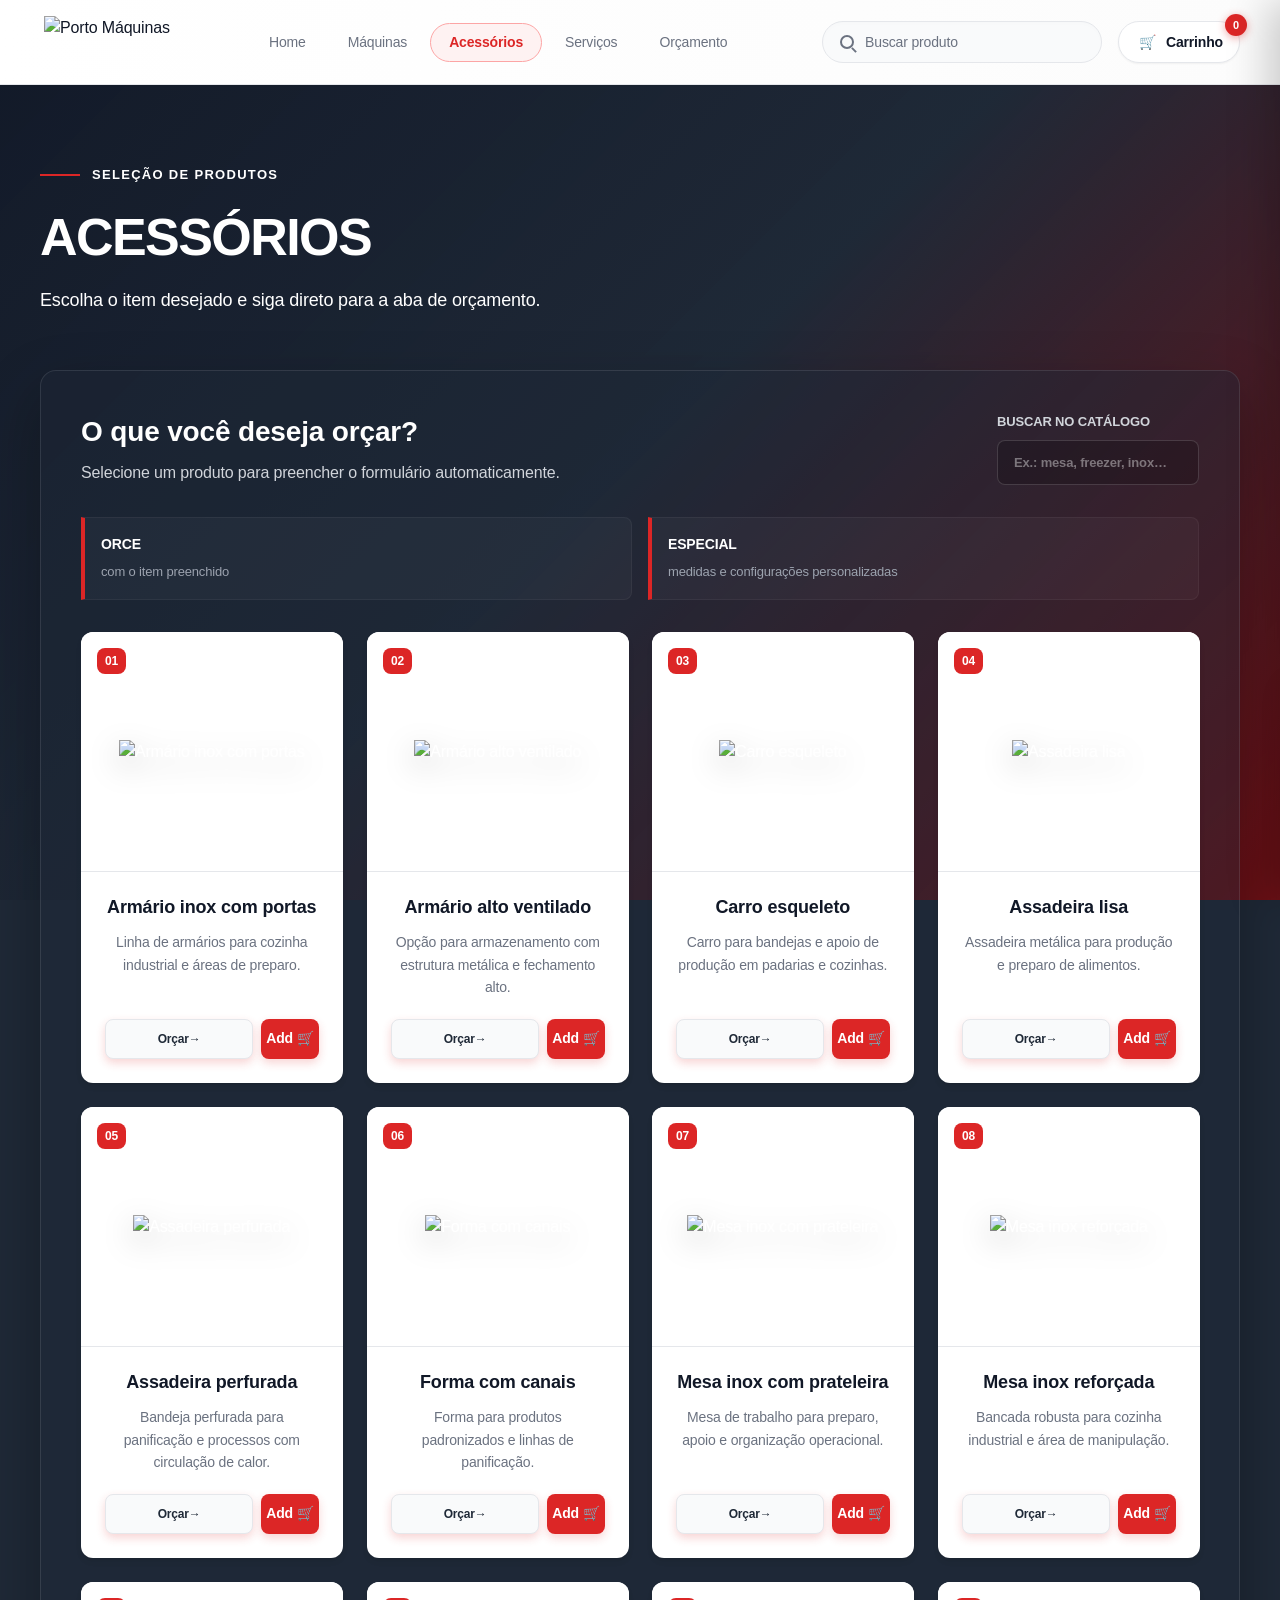
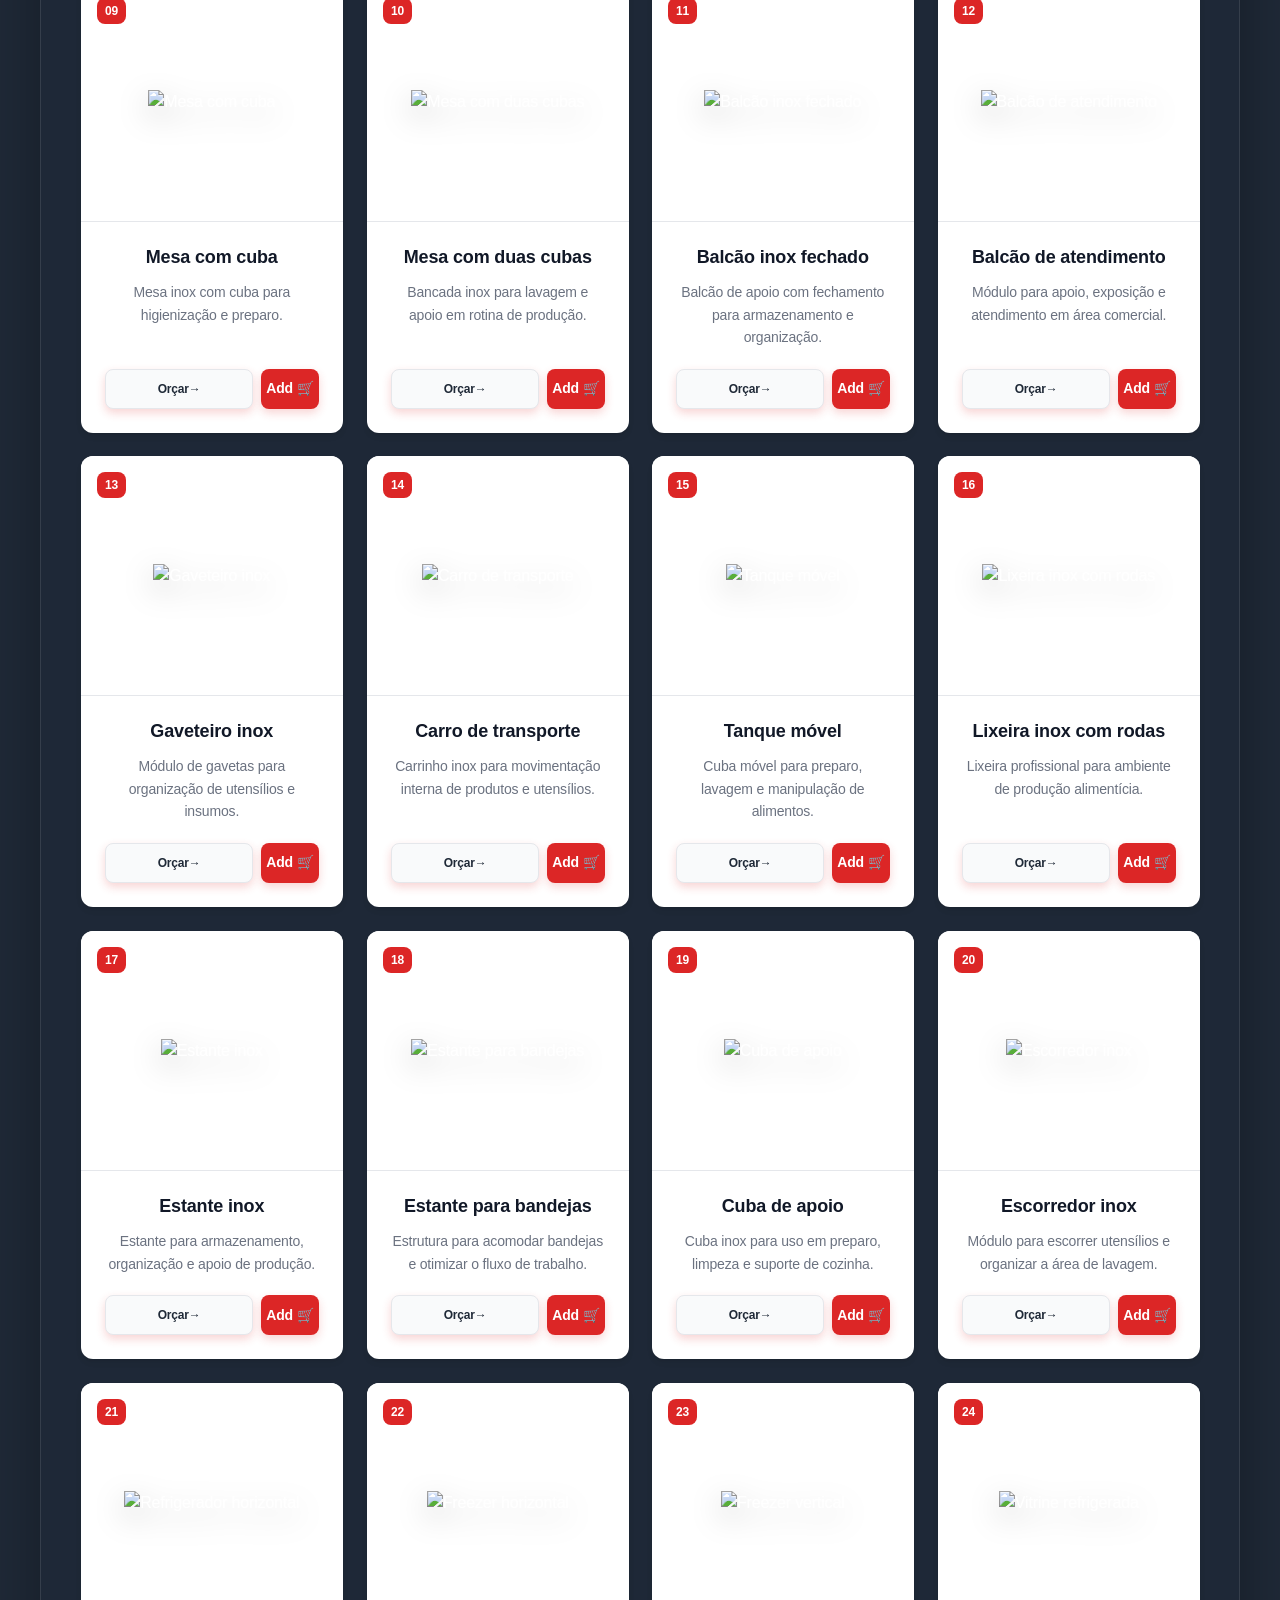
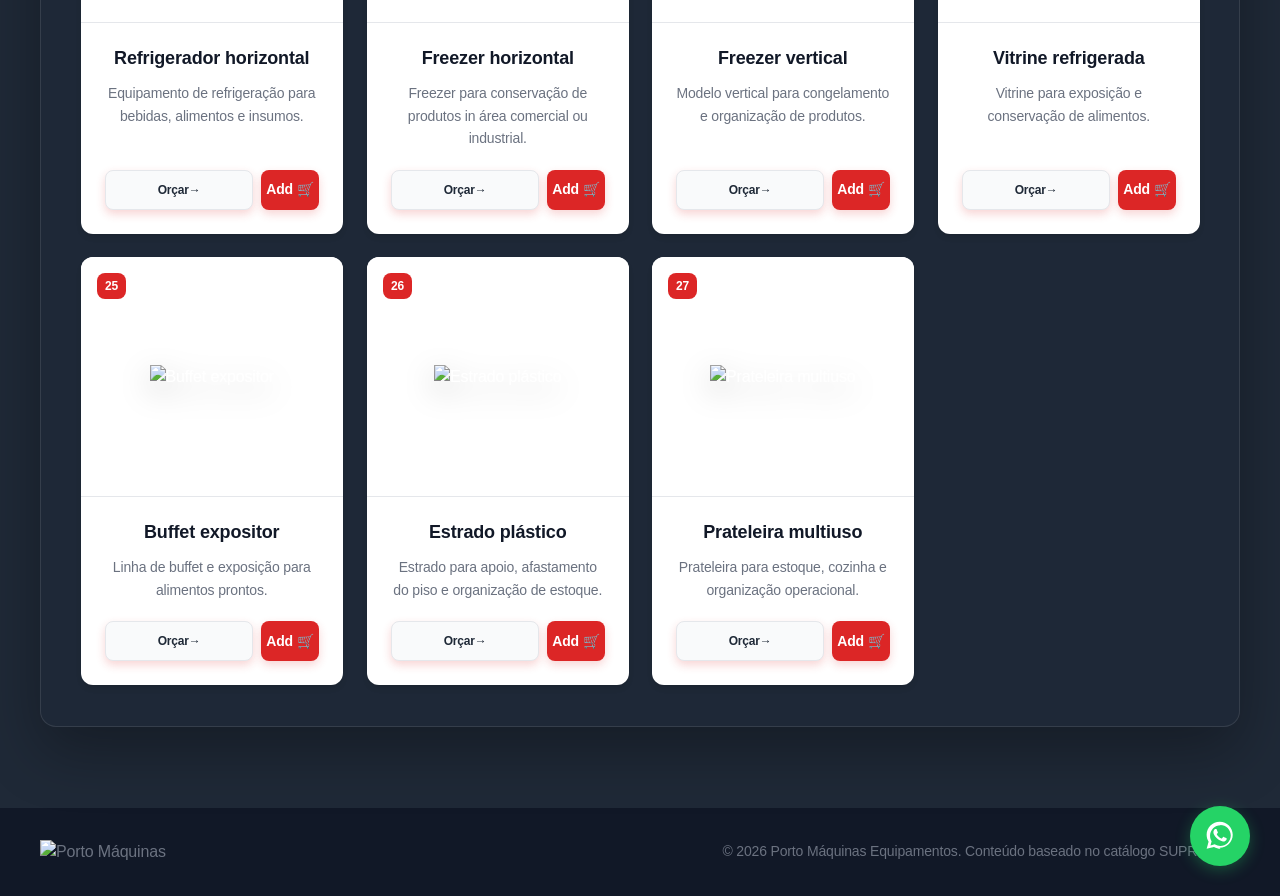
==== linha-acessorio-panificacao.html @ 9cfff6a1 "style: move representantes list to middle right of hero" ====
<!DOCTYPE html>
<html lang="pt-BR">
<head>
    <meta charSet="utf-8"/>
    <meta name="viewport" content="width=device-width, initial-scale=1"/>
    <title>Acessórios de Panificação - Porto Máquinas</title>
    <meta name="description" content="Linha completa de acessórios para panificação: armários, assadeiras, formas, estantes e balcões inox. Otimize o fluxo de trabalho da sua cozinha industrial.">
    <link rel="stylesheet" href="./css/cores/colors.css?v=28">
    <link rel="stylesheet" href="./css/index.css?v=28">
    <link rel="stylesheet" href="./css/animations.css?v=28" />
    <link rel="shortcut icon" href="/favicon.svg"/>
</head>
<body class="antialiased">
    <header class="topbar">
                <div class="container header-inner">
            <a href="index.html" class="brand" aria-label="Voltar para o início">
                    <img src="./assets/porto-maquinas-logo.webp" alt="Porto Máquinas"/>
                </a>
            <nav id="main-nav" aria-label="Navegação principal">
                <a href="index.html" class="nav-btn">Home</a>

                <a href="maquinas.html" class="nav-btn">Máquinas</a>
                <a href="linha-acessorio-panificacao.html" class="nav-btn is-active">Acessórios</a>
                <a href="servicos.html" class="nav-btn">Serviços</a>
                <a href="orcamento.html" class="nav-btn">Orçamento</a>
            </nav>
            <div class="header-main">
                <form class="site-search">
                    <label for="site-search-input" style="display:none;">Buscar produto</label>
                    <input id="site-search-input" placeholder="Buscar produto" value=""/>
                    <button type="submit" aria-label="Buscar produto"><span aria-hidden="true"></span></button>
                </form>
                <button id="mobile-menu-btn" class="mobile-menu-btn" aria-label="Abrir menu">
                    <svg viewBox="0 0 24 24" width="28" height="28" stroke="currentColor" stroke-width="2" fill="none" stroke-linecap="round" stroke-linejoin="round">
                        <line x1="3" y1="12" x2="21" y2="12"></line>
                        <line x1="3" y1="6" x2="21" y2="6"></line>
                        <line x1="3" y1="18" x2="21" y2="18"></line>
                    </svg>
                </button>
            </div>
        </div>
    </header>
    <main>
        <section class="content-section catalog-section panel-enter">
            <div class="container">
                <div class="section-head">
                    <p class="eyebrow">Seleção de produtos</p>
                    <h2>Acessórios</h2>
                    <p>Escolha o item desejado e siga direto para a aba de orçamento.</p>
                </div>
                <div class="catalog-panel">
                    <div class="catalog-panel-head">
                        <div>
                            <h3>O que você deseja orçar?</h3>
                            <p>Selecione um produto para preencher o formulário automaticamente.</p>
                        </div>
                        <label class="search-field">
                            <span>Buscar no catálogo</span>
                            <input value="" placeholder="Ex.: mesa, freezer, inox…" />
                        </label>
                    </div>
                    <div class="catalog-meta">
                        <div><strong>Orce</strong><span>com o item preenchido</span></div>
                        <div><strong>Especial</strong><span>medidas e configurações personalizadas</span></div>
                    </div>
                    <div class="catalog-shop-grid">
                        <article class="catalog-choice" data-id="acess-01" data-name="Armário inox com portas" data-price="2450.00" data-image="./catalog/01-armario-inox.webp">
                            <div class="catalog-choice-visual"><img src="./catalog/01-armario-inox.webp" alt="Armário inox com portas" loading="lazy"/><span>01</span></div>
                            <div class="catalog-choice-content">
                                <h3>Armário inox com portas</h3>
                                <p>Linha de armários para cozinha industrial e áreas de preparo.</p>
                                <div class="catalog-choice-actions">
                                    <button class="select-btn" onclick="window.location.href='orcamento.html'">Orçar <span>→</span></button>
                                    <button class="add-to-cart-btn">Add 🛒</button>
                                </div>
                            </div>
                        </article>
                        <article class="catalog-choice" data-id="acess-02" data-name="Armário alto ventilado" data-price="1850.00" data-image="./catalog/02-armario-alto.webp">
                            <div class="catalog-choice-visual"><img src="./catalog/02-armario-alto.webp" alt="Armário alto ventilado" loading="lazy"/><span>02</span></div>
                            <div class="catalog-choice-content">
                                <h3>Armário alto ventilado</h3>
                                <p>Opção para armazenamento com estrutura metálica e fechamento alto.</p>
                                <div class="catalog-choice-actions">
                                    <button class="select-btn" onclick="window.location.href='orcamento.html'">Orçar <span>→</span></button>
                                    <button class="add-to-cart-btn">Add 🛒</button>
                                </div>
                            </div>
                        </article>
                        <article class="catalog-choice" data-id="acess-03" data-name="Carro esqueleto" data-price="1200.00" data-image="./catalog/03-carro-esqueleto.webp">
                            <div class="catalog-choice-visual"><img src="./catalog/03-carro-esqueleto.webp" alt="Carro esqueleto" loading="lazy"/><span>03</span></div>
                            <div class="catalog-choice-content">
                                <h3>Carro esqueleto</h3>
                                <p>Carro para bandejas e apoio de produção em padarias e cozinhas.</p>
                                <div class="catalog-choice-actions">
                                    <button class="select-btn" onclick="window.location.href='orcamento.html'">Orçar <span>→</span></button>
                                    <button class="add-to-cart-btn">Add 🛒</button>
                                </div>
                            </div>
                        </article>
                        <article class="catalog-choice" data-id="acess-04" data-name="Assadeira lisa" data-price="85.00" data-image="./catalog/04-assadeira-lisa.webp">
                            <div class="catalog-choice-visual"><img src="./catalog/04-assadeira-lisa.webp" alt="Assadeira lisa" loading="lazy"/><span>04</span></div>
                            <div class="catalog-choice-content">
                                <h3>Assadeira lisa</h3>
                                <p>Assadeira metálica para produção e preparo de alimentos.</p>
                                <div class="catalog-choice-actions">
                                    <button class="select-btn" onclick="window.location.href='orcamento.html'">Orçar <span>→</span></button>
                                    <button class="add-to-cart-btn">Add 🛒</button>
                                </div>
                            </div>
                        </article>
                        <article class="catalog-choice" data-id="acess-05" data-name="Assadeira perfurada" data-price="95.00" data-image="./catalog/05-assadeira-perfurada.webp">
                            <div class="catalog-choice-visual"><img src="./catalog/05-assadeira-perfurada.webp" alt="Assadeira perfurada" loading="lazy"/><span>05</span></div>
                            <div class="catalog-choice-content">
                                <h3>Assadeira perfurada</h3>
                                <p>Bandeja perfurada para panificação e processos com circulação de calor.</p>
                                <div class="catalog-choice-actions">
                                    <button class="select-btn" onclick="window.location.href='orcamento.html'">Orçar <span>→</span></button>
                                    <button class="add-to-cart-btn">Add 🛒</button>
                                </div>
                            </div>
                        </article>
                        <article class="catalog-choice" data-id="acess-06" data-name="Forma com canais" data-price="120.00" data-image="./catalog/06-forma-canais.webp">
                            <div class="catalog-choice-visual"><img src="./catalog/06-forma-canais.webp" alt="Forma com canais" loading="lazy"/><span>06</span></div>
                            <div class="catalog-choice-content">
                                <h3>Forma com canais</h3>
                                <p>Forma para produtos padronizados e linhas de panificação.</p>
                                <div class="catalog-choice-actions">
                                    <button class="select-btn" onclick="window.location.href='orcamento.html'">Orçar <span>→</span></button>
                                    <button class="add-to-cart-btn">Add 🛒</button>
                                </div>
                            </div>
                        </article>
                        <article class="catalog-choice" data-id="acess-07" data-name="Mesa inox com prateleira" data-price="1150.00" data-image="./catalog/07-mesa-prateleira.webp">
                            <div class="catalog-choice-visual"><img src="./catalog/07-mesa-prateleira.webp" alt="Mesa inox com prateleira" loading="lazy"/><span>07</span></div>
                            <div class="catalog-choice-content">
                                <h3>Mesa inox com prateleira</h3>
                                <p>Mesa de trabalho para preparo, apoio e organização operacional.</p>
                                <div class="catalog-choice-actions">
                                    <button class="select-btn" onclick="window.location.href='orcamento.html'">Orçar <span>→</span></button>
                                    <button class="add-to-cart-btn">Add 🛒</button>
                                </div>
                            </div>
                        </article>
                        <article class="catalog-choice" data-id="acess-08" data-name="Mesa inox reforçada" data-price="1450.00" data-image="./catalog/08-mesa-reforcada.webp">
                            <div class="catalog-choice-visual"><img src="./catalog/08-mesa-reforcada.webp" alt="Mesa inox reforçada" loading="lazy"/><span>08</span></div>
                            <div class="catalog-choice-content">
                                <h3>Mesa inox reforçada</h3>
                                <p>Bancada robusta para cozinha industrial e área de manipulação.</p>
                                <div class="catalog-choice-actions">
                                    <button class="select-btn" onclick="window.location.href='orcamento.html'">Orçar <span>→</span></button>
                                    <button class="add-to-cart-btn">Add 🛒</button>
                                </div>
                            </div>
                        </article>
                        <article class="catalog-choice" data-id="acess-09" data-name="Mesa com cuba" data-price="1650.00" data-image="./catalog/09-mesa-cuba.webp">
                            <div class="catalog-choice-visual"><img src="./catalog/09-mesa-cuba.webp" alt="Mesa com cuba" loading="lazy"/><span>09</span></div>
                            <div class="catalog-choice-content">
                                <h3>Mesa com cuba</h3>
                                <p>Mesa inox com cuba para higienização e preparo.</p>
                                <div class="catalog-choice-actions">
                                    <button class="select-btn" onclick="window.location.href='orcamento.html'">Orçar <span>→</span></button>
                                    <button class="add-to-cart-btn">Add 🛒</button>
                                </div>
                            </div>
                        </article>
                        <article class="catalog-choice" data-id="acess-10" data-name="Mesa com duas cubas" data-price="2100.00" data-image="./catalog/10-mesa-duas-cubas.webp">
                            <div class="catalog-choice-visual"><img src="./catalog/10-mesa-duas-cubas.webp" alt="Mesa com duas cubas" loading="lazy"/><span>10</span></div>
                            <div class="catalog-choice-content">
                                <h3>Mesa com duas cubas</h3>
                                <p>Bancada inox para lavagem e apoio em rotina de produção.</p>
                                <div class="catalog-choice-actions">
                                    <button class="select-btn" onclick="window.location.href='orcamento.html'">Orçar <span>→</span></button>
                                    <button class="add-to-cart-btn">Add 🛒</button>
                                </div>
                            </div>
                        </article>
                        <article class="catalog-choice" data-id="acess-11" data-name="Balcão inox fechado" data-price="3200.00" data-image="./catalog/11-balcao-fechado.webp">
                            <div class="catalog-choice-visual"><img src="./catalog/11-balcao-fechado.webp" alt="Balcão inox fechado" loading="lazy"/><span>11</span></div>
                            <div class="catalog-choice-content">
                                <h3>Balcão inox fechado</h3>
                                <p>Balcão de apoio com fechamento para armazenamento e organização.</p>
                                <div class="catalog-choice-actions">
                                    <button class="select-btn" onclick="window.location.href='orcamento.html'">Orçar <span>→</span></button>
                                    <button class="add-to-cart-btn">Add 🛒</button>
                                </div>
                            </div>
                        </article>
                        <article class="catalog-choice" data-id="acess-12" data-name="Balcão de atendimento" data-price="2800.00" data-image="./catalog/12-balcao-atendimento.webp">
                            <div class="catalog-choice-visual"><img src="./catalog/12-balcao-atendimento.webp" alt="Balcão de atendimento" loading="lazy"/><span>12</span></div>
                            <div class="catalog-choice-content">
                                <h3>Balcão de atendimento</h3>
                                <p>Módulo para apoio, exposição e atendimento em área comercial.</p>
                                <div class="catalog-choice-actions">
                                    <button class="select-btn" onclick="window.location.href='orcamento.html'">Orçar <span>→</span></button>
                                    <button class="add-to-cart-btn">Add 🛒</button>
                                </div>
                            </div>
                        </article>
                        <article class="catalog-choice" data-id="acess-13" data-name="Gaveteiro inox" data-price="950.00" data-image="./catalog/13-gaveteiro.webp">
                            <div class="catalog-choice-visual"><img src="./catalog/13-gaveteiro.webp" alt="Gaveteiro inox" loading="lazy"/><span>13</span></div>
                            <div class="catalog-choice-content">
                                <h3>Gaveteiro inox</h3>
                                <p>Módulo de gavetas para organização de utensílios e insumos.</p>
                                <div class="catalog-choice-actions">
                                    <button class="select-btn" onclick="window.location.href='orcamento.html'">Orçar <span>→</span></button>
                                    <button class="add-to-cart-btn">Add 🛒</button>
                                </div>
                            </div>
                        </article>
                        <article class="catalog-choice" data-id="acess-14" data-name="Carro de transporte" data-price="850.00" data-image="./catalog/14-carro-transporte.webp">
                            <div class="catalog-choice-visual"><img src="./catalog/14-carro-transporte.webp" alt="Carro de transporte" loading="lazy"/><span>14</span></div>
                            <div class="catalog-choice-content">
                                <h3>Carro de transporte</h3>
                                <p>Carrinho inox para movimentação interna de produtos e utensílios.</p>
                                <div class="catalog-choice-actions">
                                    <button class="select-btn" onclick="window.location.href='orcamento.html'">Orçar <span>→</span></button>
                                    <button class="add-to-cart-btn">Add 🛒</button>
                                </div>
                            </div>
                        </article>
                        <article class="catalog-choice" data-id="acess-15" data-name="Tanque móvel" data-price="1350.00" data-image="./catalog/15-tanque-movel.webp">
                            <div class="catalog-choice-visual"><img src="./catalog/15-tanque-movel.webp" alt="Tanque móvel" loading="lazy"/><span>15</span></div>
                            <div class="catalog-choice-content">
                                <h3>Tanque móvel</h3>
                                <p>Cuba móvel para preparo, lavagem e manipulação de alimentos.</p>
                                <div class="catalog-choice-actions">
                                    <button class="select-btn" onclick="window.location.href='orcamento.html'">Orçar <span>→</span></button>
                                    <button class="add-to-cart-btn">Add 🛒</button>
                                </div>
                            </div>
                        </article>
                        <article class="catalog-choice" data-id="acess-16" data-name="Lixeira inox com rodas" data-price="650.00" data-image="./catalog/16-lixeira-rodas.webp">
                            <div class="catalog-choice-visual"><img src="./catalog/16-lixeira-rodas.webp" alt="Lixeira inox com rodas" loading="lazy"/><span>16</span></div>
                            <div class="catalog-choice-content">
                                <h3>Lixeira inox com rodas</h3>
                                <p>Lixeira profissional para ambiente de produção alimentícia.</p>
                                <div class="catalog-choice-actions">
                                    <button class="select-btn" onclick="window.location.href='orcamento.html'">Orçar <span>→</span></button>
                                    <button class="add-to-cart-btn">Add 🛒</button>
                                </div>
                            </div>
                        </article>
                        <article class="catalog-choice" data-id="acess-17" data-name="Estante inox" data-price="1750.00" data-image="./catalog/17-estante-inox.webp">
                            <div class="catalog-choice-visual"><img src="./catalog/17-estante-inox.webp" alt="Estante inox" loading="lazy"/><span>17</span></div>
                            <div class="catalog-choice-content">
                                <h3>Estante inox</h3>
                                <p>Estante para armazenamento, organização e apoio de produção.</p>
                                <div class="catalog-choice-actions">
                                    <button class="select-btn" onclick="window.location.href='orcamento.html'">Orçar <span>→</span></button>
                                    <button class="add-to-cart-btn">Add 🛒</button>
                                </div>
                            </div>
                        </article>
                        <article class="catalog-choice" data-id="acess-18" data-name="Estante para bandejas" data-price="1400.00" data-image="./catalog/18-estante-bandejas.webp">
                            <div class="catalog-choice-visual"><img src="./catalog/18-estante-bandejas.webp" alt="Estante para bandejas" loading="lazy"/><span>18</span></div>
                            <div class="catalog-choice-content">
                                <h3>Estante para bandejas</h3>
                                <p>Estrutura para acomodar bandejas e otimizar o fluxo de trabalho.</p>
                                <div class="catalog-choice-actions">
                                    <button class="select-btn" onclick="window.location.href='orcamento.html'">Orçar <span>→</span></button>
                                    <button class="add-to-cart-btn">Add 🛒</button>
                                </div>
                            </div>
                        </article>
                        <article class="catalog-choice" data-id="acess-19" data-name="Cuba de apoio" data-price="450.00" data-image="./catalog/19-cuba-apoio.webp">
                            <div class="catalog-choice-visual"><img src="./catalog/19-cuba-apoio.webp" alt="Cuba de apoio" loading="lazy"/><span>19</span></div>
                            <div class="catalog-choice-content">
                                <h3>Cuba de apoio</h3>
                                <p>Cuba inox para uso em preparo, limpeza e suporte de cozinha.</p>
                                <div class="catalog-choice-actions">
                                    <button class="select-btn" onclick="window.location.href='orcamento.html'">Orçar <span>→</span></button>
                                    <button class="add-to-cart-btn">Add 🛒</button>
                                </div>
                            </div>
                        </article>
                        <article class="catalog-choice" data-id="acess-20" data-name="Escorredor inox" data-price="380.00" data-image="./catalog/20-escorredor.webp">
                            <div class="catalog-choice-visual"><img src="./catalog/20-escorredor.webp" alt="Escorredor inox" loading="lazy"/><span>20</span></div>
                            <div class="catalog-choice-content">
                                <h3>Escorredor inox</h3>
                                <p>Módulo para escorrer utensílios e organizar a área de lavagem.</p>
                                <div class="catalog-choice-actions">
                                    <button class="select-btn" onclick="window.location.href='orcamento.html'">Orçar <span>→</span></button>
                                    <button class="add-to-cart-btn">Add 🛒</button>
                                </div>
                            </div>
                        </article>
                        <article class="catalog-choice" data-id="acess-21" data-name="Refrigerador horizontal" data-price="5800.00" data-image="./catalog/21-refrigerador-horizontal.webp">
                            <div class="catalog-choice-visual"><img src="./catalog/21-refrigerador-horizontal.webp" alt="Refrigerador horizontal" loading="lazy"/><span>21</span></div>
                            <div class="catalog-choice-content">
                                <h3>Refrigerador horizontal</h3>
                                <p>Equipamento de refrigeração para bebidas, alimentos e insumos.</p>
                                <div class="catalog-choice-actions">
                                    <button class="select-btn" onclick="window.location.href='orcamento.html'">Orçar <span>→</span></button>
                                    <button class="add-to-cart-btn">Add 🛒</button>
                                </div>
                            </div>
                        </article>
                        <article class="catalog-choice" data-id="acess-22" data-name="Freezer horizontal" data-price="4200.00" data-image="./catalog/22-freezer-horizontal.webp">
                            <div class="catalog-choice-visual"><img src="./catalog/22-freezer-horizontal.webp" alt="Freezer horizontal" loading="lazy"/><span>22</span></div>
                            <div class="catalog-choice-content">
                                <h3>Freezer horizontal</h3>
                                <p>Freezer para conservação de produtos in área comercial ou industrial.</p>
                                <div class="catalog-choice-actions">
                                    <button class="select-btn" onclick="window.location.href='orcamento.html'">Orçar <span>→</span></button>
                                    <button class="add-to-cart-btn">Add 🛒</button>
                                </div>
                            </div>
                        </article>
                        <article class="catalog-choice" data-id="acess-23" data-name="Freezer vertical" data-price="4600.00" data-image="./catalog/23-freezer-vertical.webp">
                            <div class="catalog-choice-visual"><img src="./catalog/23-freezer-vertical.webp" alt="Freezer vertical" loading="lazy"/><span>23</span></div>
                            <div class="catalog-choice-content">
                                <h3>Freezer vertical</h3>
                                <p>Modelo vertical para congelamento e organização de produtos.</p>
                                <div class="catalog-choice-actions">
                                    <button class="select-btn" onclick="window.location.href='orcamento.html'">Orçar <span>→</span></button>
                                    <button class="add-to-cart-btn">Add 🛒</button>
                                </div>
                            </div>
                        </article>
                        <article class="catalog-choice" data-id="acess-24" data-name="Vitrine refrigerada" data-price="6200.00" data-image="./catalog/24-vitrine-refrigerada.webp">
                            <div class="catalog-choice-visual"><img src="./catalog/24-vitrine-refrigerada.webp" alt="Vitrine refrigerada" loading="lazy"/><span>24</span></div>
                            <div class="catalog-choice-content">
                                <h3>Vitrine refrigerada</h3>
                                <p>Vitrine para exposição e conservação de alimentos.</p>
                                <div class="catalog-choice-actions">
                                    <button class="select-btn" onclick="window.location.href='orcamento.html'">Orçar <span>→</span></button>
                                    <button class="add-to-cart-btn">Add 🛒</button>
                                </div>
                            </div>
                        </article>
                        <article class="catalog-choice" data-id="acess-25" data-name="Buffet expositor" data-price="7500.00" data-image="./catalog/25-buffet-expositor.webp">
                            <div class="catalog-choice-visual"><img src="./catalog/25-buffet-expositor.webp" alt="Buffet expositor" loading="lazy"/><span>25</span></div>
                            <div class="catalog-choice-content">
                                <h3>Buffet expositor</h3>
                                <p>Linha de buffet e exposição para alimentos prontos.</p>
                                <div class="catalog-choice-actions">
                                    <button class="select-btn" onclick="window.location.href='orcamento.html'">Orçar <span>→</span></button>
                                    <button class="add-to-cart-btn">Add 🛒</button>
                                </div>
                            </div>
                        </article>
                        <article class="catalog-choice" data-id="acess-26" data-name="Estrado plástico" data-price="75.00" data-image="./catalog/26-estrado-plastico.webp">
                            <div class="catalog-choice-visual"><img src="./catalog/26-estrado-plastico.webp" alt="Estrado plástico" loading="lazy"/><span>26</span></div>
                            <div class="catalog-choice-content">
                                <h3>Estrado plástico</h3>
                                <p>Estrado para apoio, afastamento do piso e organização de estoque.</p>
                                <div class="catalog-choice-actions">
                                    <button class="select-btn" onclick="window.location.href='orcamento.html'">Orçar <span>→</span></button>
                                    <button class="add-to-cart-btn">Add 🛒</button>
                                </div>
                            </div>
                        </article>
                        <article class="catalog-choice" data-id="acess-27" data-name="Prateleira multiuso" data-price="480.00" data-image="./catalog/27-prateleira-multiuso.webp">
                            <div class="catalog-choice-visual"><img src="./catalog/27-prateleira-multiuso.webp" alt="Prateleira multiuso" loading="lazy"/><span>27</span></div>
                            <div class="catalog-choice-content">
                                <h3>Prateleira multiuso</h3>
                                <p>Prateleira para estoque, cozinha e organização operacional.</p>
                                <div class="catalog-choice-actions">
                                    <button class="select-btn" onclick="window.location.href='orcamento.html'">Orçar <span>→</span></button>
                                    <button class="add-to-cart-btn">Add 🛒</button>
                                </div>
                            </div>
                        </article>
                    </div>
                </div>
            </div>
        </section>
    </main>
    <footer>
        <div class="container">
            <div class="footer-brand">
                <img src="./assets/pm-logo-only.webp" alt="Porto Máquinas"/>
            </div>
            <p>© 2026 Porto Máquinas Equipamentos. Conteúdo baseado no catálogo SUPREMAX.</p>
        </div>
    </footer>    <script src="./js/main.js?v=2"></script>
</body>
</html>
---- css/index.css ----
/*! tailwindcss v4.2.1 | MIT License | https://tailwindcss.com */
@layer theme{:root,:host{--font-sans:ui-sans-serif, system-ui, sans-serif, "Apple Color Emoji", "Segoe UI Emoji", "Segoe UI Symbol", "Noto Color Emoji";--font-mono:ui-monospace, SFMono-Regular, Menlo, Monaco, Consolas, "Liberation Mono", "Courier New", monospace;--spacing:.25rem;--default-font-family:var(--font-sans);--default-mono-font-family:var(--font-mono)}}@layer base{*,:after,:before,::backdrop{box-sizing:border-box;border:0 solid;margin:0;padding:0}::file-selector-button{box-sizing:border-box;border:0 solid;margin:0;padding:0}html,:host{-webkit-text-size-adjust:100%;tab-size:4;line-height:1.5;font-family:var(--default-font-family,ui-sans-serif, system-ui, sans-serif, "Apple Color Emoji", "Segoe UI Emoji", "Segoe UI Symbol", "Noto Color Emoji");font-feature-settings:var(--default-font-feature-settings,normal);font-variation-settings:var(--default-font-variation-settings,normal);-webkit-tap-highlight-color:transparent}hr{height:0;color:inherit;border-top-width:1px}abbr:where([title]){-webkit-text-decoration:underline dotted;text-decoration:underline dotted}h1,h2,h3,h4,h5,h6{font-size:inherit;font-weight:inherit}a{color:inherit;-webkit-text-decoration:inherit;-webkit-text-decoration:inherit;-webkit-text-decoration:inherit;-webkit-text-decoration:inherit;text-decoration:inherit}b,strong{font-weight:bolder}code,kbd,samp,pre{font-family:var(--default-mono-font-family,ui-monospace, SFMono-Regular, Menlo, Monaco, Consolas, "Liberation Mono", "Courier New", monospace);font-feature-settings:var(--default-mono-font-feature-settings,normal);font-variation-settings:var(--default-mono-font-variation-settings,normal);font-size:1em}small{font-size:80%}sub,sup{vertical-align:baseline;font-size:75%;line-height:0;position:relative}sub{bottom:-.25em}sup{top:-.5em}table{text-indent:0;border-color:inherit;border-collapse:collapse}:-moz-focusring{outline:auto}progress{vertical-align:baseline}summary{display:list-item}ol,ul,menu{list-style:none}img,svg,video,canvas,audio,iframe,embed,object{vertical-align:middle;display:block}img,video{max-width:100%;height:auto}button,input,select,optgroup,textarea{font:inherit;font-feature-settings:inherit;font-variation-settings:inherit;letter-spacing:inherit;color:inherit;opacity:1;background-color:#0000;border-radius:0}::file-selector-button{font:inherit;font-feature-settings:inherit;font-variation-settings:inherit;letter-spacing:inherit;color:inherit;opacity:1;background-color:#0000;border-radius:0}:where(select:is([multiple],[size])) optgroup{font-weight:bolder}:where(select:is([multiple],[size])) optgroup option{padding-inline-start:20px}::file-selector-button{margin-inline-end:4px}::placeholder{opacity:1}@supports (not ((-webkit-appearance:-apple-pay-button))) or (contain-intrinsic-size:1px){::placeholder{color:currentColor}@supports (color:color-mix(in lab, red, red)){::placeholder{color:color-mix(in oklab, currentcolor 50%, transparent)}}}textarea{resize:vertical}::-webkit-search-decoration{-webkit-appearance:none}::-webkit-date-and-time-value{min-height:1lh;text-align:inherit}::-webkit-datetime-edit{display:inline-flex}::-webkit-datetime-edit-fields-wrapper{padding:0}::-webkit-datetime-edit{padding-block:0}::-webkit-datetime-edit-year-field{padding-block:0}::-webkit-datetime-edit-month-field{padding-block:0}::-webkit-datetime-edit-day-field{padding-block:0}::-webkit-datetime-edit-hour-field{padding-block:0}::-webkit-datetime-edit-minute-field{padding-block:0}::-webkit-datetime-edit-second-field{padding-block:0}::-webkit-datetime-edit-millisecond-field{padding-block:0}::-webkit-datetime-edit-meridiem-field{padding-block:0}::-webkit-calendar-picker-indicator{line-height:1}:-moz-ui-invalid{box-shadow:none}button,input:where([type=button],[type=reset],[type=submit]){appearance:button}::file-selector-button{appearance:button}::-webkit-inner-spin-button{height:auto}::-webkit-outer-spin-button{height:auto}[hidden]:where(:not([hidden=until-found])){display:none!important}}@layer components;@layer utilities{.visible{visibility:visible}.relative{position:relative}.start{inset-inline-start:var(--spacing)}.container{width:100%}@media (width>=40rem){.container{max-width:40rem}}@media (width>=48rem){.container{max-width:48rem}}@media (width>=64rem){.container{max-width:64rem}}@media (width>=80rem){.container{max-width:80rem}}@media (width>=96rem){.container{max-width:96rem}}.table{display:table}.antialiased{-webkit-font-smoothing:antialiased;-moz-osx-font-smoothing:grayscale}}

:root {
  /* Premium Palette */
  --ink: #1f2937;
  --ink-2: #111827;
  --steel: #374151;
  --red-deep: #7f1d1d;
  --red-dark: #991b1b;
  --red: #dc2626;
  --white: #ffffff;
  --paper: #f9fafb;
  --muted: #6b7280;
  --line: #e5e7eb;

  /* Shadows (Soft & Premium) */
  --shadow-sm: 0 1px 2px 0 rgba(0, 0, 0, 0.05);
  --shadow-md: 0 4px 6px -1px rgba(0, 0, 0, 0.1), 0 2px 4px -1px rgba(0, 0, 0, 0.06);
  --shadow-lg: 0 10px 15px -3px rgba(0, 0, 0, 0.1), 0 4px 6px -2px rgba(0, 0, 0, 0.05);
  --shadow-hover: 0 20px 25px -5px rgba(0, 0, 0, 0.1), 0 10px 10px -5px rgba(0, 0, 0, 0.04);
  
  /* Radii */
  --radius-sm: 8px;
  --radius-md: 12px;
  --radius-lg: 16px;
  --radius-full: 9999px;
  
  /* Transitions */
  --transition: all 0.25s cubic-bezier(0.4, 0, 0.2, 1);
  --transition-slow: all 0.4s cubic-bezier(0.4, 0, 0.2, 1);
}

* { box-sizing: border-box; }
html { scroll-behavior: smooth; }

body {
  color: var(--white);
  background: var(--ink); /* Fallback */
  margin: 0;
  font-family: 'Inter', sans-serif;
  letter-spacing: -0.01em;
}

/* Hardware-accelerated fixed background for perfect performance and unified look */
body::before {
  content: "";
  position: fixed;
  top: 0;
  left: 0;
  width: 100vw;
  height: 100vh;
  z-index: -1;
  background-image: linear-gradient(135deg, rgba(17,24,39,0.92) 0%, rgba(31,41,55,0.85) 50%, rgba(163,0,0,0.6) 100%), url(../products/forno-tunel.webp);
  background-position: center;
  background-size: cover;
}

button, input, textarea, select { font-family: inherit; }
button, a { -webkit-tap-highlight-color: transparent; transition: var(--transition); }
button { cursor: pointer; }
.container { width: min(1200px, 100% - 48px); margin-inline: auto; }

/* =========================================================
   1. HEADER & NAVIGATION
   ========================================================= */
.topbar {
  z-index: 50;
  background: linear-gradient(90deg, #ffffff 0%, #fcfcfc 100%);
  border-bottom: 1px solid var(--line);
  padding: 12px 0;
  position: sticky;
  top: 0;
  box-shadow: var(--shadow-sm);
  color: var(--ink-2);
}

.header-inner {
  display: flex;
  justify-content: space-between;
  align-items: center;
  gap: 24px;
}

.header-main {
  display: flex;
  align-items: center;
  gap: 32px;
  flex: 1;
}

.brand {
  display: flex;
  align-items: center;
  text-decoration: none;
  background: transparent;
  padding: 4px;
  transition: var(--transition);
}
.brand:hover { transform: translateY(-1px) scale(1.02); }
.brand img {
  object-fit: contain;
  width: 170px;
  height: 52px;
}

/* Menu */
nav {
  display: flex;
  align-items: center;
  gap: 4px;
}

nav .nav-btn {
  color: var(--muted);
  text-decoration: none;
  border-radius: var(--radius-full);
  padding: 8px 18px;
  font-size: 14px;
  font-weight: 500;
  display: inline-flex;
  align-items: center;
  position: relative;
  border: 1px solid transparent;
}

nav .nav-btn:hover {
  color: var(--ink-2);
  background: var(--paper);
}

nav .nav-btn.is-active {
  color: var(--red);
  background: #fef2f2;
  border-color: #fca5a5;
  font-weight: 600;
}

/* Search Bar */
.header-actions-group {
  display: flex;
  align-items: center;
  gap: 16px;
  margin-left: auto;
}

.site-search {
  background: var(--paper);
  border: 1px solid var(--line);
  border-radius: var(--radius-full);
  display: flex;
  align-items: center;
  width: 280px;
  height: 42px;
  position: relative;
  transition: var(--transition);
  box-shadow: inset 0 2px 4px rgba(0,0,0,0.01);
}

.site-search label { display: none; }

.site-search input {
  color: var(--ink);
  background: transparent;
  border: 0;
  outline: 0;
  flex: 1;
  height: 100%;
  padding: 0 16px 0 42px;
  font-size: 14px;
}

.site-search input::placeholder {
  color: var(--muted);
  font-weight: 400;
}

.site-search:focus-within {
  background: var(--white);
  border-color: var(--red);
  box-shadow: 0 0 0 3px rgba(220, 38, 38, 0.1);
}

.site-search button {
  background: transparent;
  border: 0;
  position: absolute;
  left: 14px;
  top: 50%;
  transform: translateY(-50%);
  width: 20px;
  height: 20px;
  padding: 0;
  display: flex;
  align-items: center;
  justify-content: center;
}

.site-search button span {
  border: 2px solid var(--muted);
  border-radius: 50%;
  width: 14px;
  height: 14px;
  position: relative;
  display: block;
}
.site-search button span:after {
  content: "";
  background: var(--muted);
  width: 6px;
  height: 2px;
  position: absolute;
  bottom: -4px;
  right: -5px;
  transform: rotate(45deg);
}

.site-search:focus-within button span,
.site-search:focus-within button span:after {
  border-color: var(--red);
  background: var(--red);
}

/* =========================================================
   2. BUTTONS & UTILS
   ========================================================= */
.actions button, .service-cta, .submit-button, .add-to-cart-btn, .catalog-choice button {
  min-height: 46px;
  color: var(--white);
  background: var(--red);
  border: none;
  border-radius: var(--radius-sm);
  padding: 0 24px;
  font-size: 14px;
  font-weight: 600;
  display: inline-flex;
  align-items: center;
  justify-content: center;
  box-shadow: 0 4px 10px rgba(220, 38, 38, 0.2);
  transition: var(--transition);
}

.actions button:hover, .service-cta:hover, .submit-button:hover, .add-to-cart-btn:hover, .catalog-choice button:hover {
  background: var(--red-dark);
  box-shadow: 0 6px 14px rgba(220, 38, 38, 0.35);
  transform: translateY(-2px);
}

.actions button:active, .service-cta:active, .submit-button:active, .add-to-cart-btn:active, .catalog-choice button:active {
  transform: translateY(0) scale(0.98);
}

.actions .secondary {
  background: var(--white);
  color: var(--ink-2);
  border: none;
  box-shadow: var(--shadow-md);
}
.actions .secondary:hover {
  background: var(--paper);
  border-color: #d1d5db;
  box-shadow: var(--shadow-md);
  color: var(--red);
}

.catalog-choice-actions {
  display: flex;
  gap: 8px;
  margin-top: auto;
  width: 100%;
}
.catalog-choice-actions .select-btn {
  flex: 2;
  min-height: 40px;
  background: var(--paper);
  color: var(--ink);
  border: 1px solid var(--line);
  border-radius: var(--radius-sm);
  font-weight: 600;
  font-size: 12px;
  text-align: center;
}
.catalog-choice-actions .select-btn:hover { background: #e5e7eb; }
.catalog-choice-actions .add-to-cart-btn { flex: 1; padding: 0 4px; min-height: 40px; }

/* =========================================================
   3. HERO BANNER
   ========================================================= */
.panel-enter {
  animation: 0.6s cubic-bezier(0.16, 1, 0.3, 1) both panelIn;
}
@keyframes panelIn {
  0% { opacity: 0; transform: translateY(20px); }
  100% { opacity: 1; transform: translateY(0); }
}

.hero {
  position: relative;
  color: var(--white);
  background: transparent;
  align-items: center;
  display: flex;
  min-height: 560px;
  overflow: hidden;
}

.hero-content {
  z-index: 2;
  width: min(800px, 100% - 48px);
  padding: 60px 0;
}

.eyebrow {
  color: #fca5a5;
  letter-spacing: 0.1em;
  text-transform: uppercase;
  font-size: 13px;
  font-weight: 700;
  display: flex;
  align-items: center;
  gap: 12px;
  margin: 0 0 24px;
}
.eyebrow:before { content: ""; background: currentColor; width: 40px; height: 2px; }
.section-head .eyebrow { color: var(--red); }
.section-head .eyebrow:before { background: var(--red); }

.hero h1 {
  letter-spacing: -0.025em;
  margin: 0 0 24px;
  font-size: clamp(48px, 6vw, 76px);
  font-weight: 800;
  line-height: 1.1;
  text-shadow: 0 4px 20px rgba(0,0,0,0.3);
}

.hero-content > p:not(.eyebrow) {
  color: #f3f4f6;
  max-width: 650px;
  margin: 0 0 36px;
  font-size: clamp(16px, 1.8vw, 20px);
  line-height: 1.6;
  font-weight: 400;
}
.actions { display: flex; flex-wrap: wrap; gap: 16px; }

.representantes-band {
  position: absolute;
  right: max(40px, calc(50vw - 600px));
  top: 50%;
  transform: translateY(-50%);
  display: flex;
  flex-direction: column;
  align-items: flex-end;
  gap: 12px;
  border-top: none;
  margin-top: 0;
  padding-top: 0;
}
.representantes-band .rep-title {
  color: var(--muted);
  font-size: 11px;
  text-transform: uppercase;
  letter-spacing: 0.05em;
  font-weight: 700;
  margin-bottom: 4px;
}
.representantes-band .rep-logos {
  display: flex;
  flex-direction: column;
  align-items: flex-end;
  gap: 8px;
}
.representantes-band .rep-logos strong {
  font-size: 16px;
  color: rgba(255, 255, 255, 0.4);
  font-weight: 800;
  letter-spacing: 0.02em;
  transition: var(--transition);
  cursor: default;
  text-transform: uppercase;
}
.representantes-band .rep-logos strong:hover {
  color: var(--white);
  transform: translateX(-4px);
}
@media (max-width: 768px) {
  .representantes-band {
    position: relative;
    right: auto;
    bottom: auto;
    margin-top: 40px;
    align-items: flex-start;
  }
  .representantes-band .rep-logos {
    align-items: flex-start;
    flex-direction: row;
    flex-wrap: wrap;
    gap: 16px;
  }
}

/* =========================================================
   4. CONTENT SECTIONS
   ========================================================= */
.content-section {
  color: var(--white);
  background: transparent;
  padding: 100px 0;
}

.content-section h2, 
.content-section p.eyebrow, 
.content-section .section-head p {
  color: var(--white) !important;
}



.section-head {
  max-width: 800px;
  margin-bottom: 56px;
}

.section-head h2, .about-copy h2 {
  letter-spacing: -0.03em;
  text-transform: uppercase;
  margin: 0 0 20px;
  font-size: clamp(32px, 4.5vw, 52px);
  font-weight: 800;
  line-height: 1.1;
  color: var(--ink-2);
}

.section-head > p:not(.eyebrow) {
  color: var(--muted);
  margin: 0;
  font-size: 18px;
  line-height: 1.6;
}

.about-grid {
  display: grid;
  grid-template-columns: 1fr 1fr;
  align-items: center;
  gap: 64px;
}

.about-copy h2 { text-transform: none; font-size: clamp(28px, 3.5vw, 42px); }
.about-copy > p:not(.eyebrow) {
  color: #d1d5db; /* Lighter color for dark background */
  font-size: 17px;
  line-height: 1.7;
  margin-bottom: 24px;
}

.highlights {
  display: grid;
  grid-template-columns: repeat(3, 1fr);
  gap: 24px;
  margin-top: 48px;
}

.highlights div {
  background: var(--white);
  border-radius: var(--radius-md);
  box-shadow: var(--shadow-sm);
  padding: 32px 24px;
  display: flex;
  flex-direction: column;
  transition: var(--transition);
  border-top: 4px solid var(--red);
}
.highlights div:hover {
  transform: translateY(-5px);
  box-shadow: var(--shadow-md);
}

.highlights strong {
  font-size: 20px;
  color: var(--ink-2);
  margin-bottom: 12px;
  font-weight: 700;
}
.highlights span {
  color: var(--muted);
  font-size: 14px;
  line-height: 1.6;
}

/* =========================================================
   5. PRODUCT CARDS & CATALOG
   ========================================================= */
.product-grid { display: grid; grid-template-columns: repeat(3, 1fr); gap: 32px; }
.catalog-shop-grid { display: grid; grid-template-columns: repeat(4, 1fr); gap: 24px; }

.product-card, .catalog-choice {
  background: var(--white);
  border-radius: var(--radius-md);
  border: none;
  box-shadow: var(--shadow-md);
  transition: var(--transition-slow);
  overflow: hidden;
  display: flex;
  flex-direction: column;
}

.product-card:hover, .catalog-choice:hover {
  box-shadow: var(--shadow-hover);
  transform: translateY(-6px);
  border-color: rgba(209, 42, 47, 0.2);
}

.product-visual, .catalog-choice-visual {
  height: 240px;
  background: var(--white);
  display: flex;
  justify-content: center;
  align-items: center;
  padding: 16px;
  position: relative;
  overflow: hidden;
  border-bottom: 1px solid var(--line);
}

.product-visual span, .catalog-choice-visual span {
  position: absolute;
  top: 16px;
  left: 16px;
  background: var(--red);
  color: white;
  font-size: 12px;
  font-weight: 800;
  padding: 4px 8px;
  border-radius: var(--radius-sm);
  z-index: 2;
}

.product-visual i, .catalog-choice-visual i {
  position: absolute;
  top: 16px;
  right: 16px;
  background: var(--ink-2);
  color: white;
  font-size: 10px;
  font-weight: 700;
  padding: 4px 6px;
  border-radius: 4px;
  font-style: normal;
  z-index: 2;
}

.product-visual img, .catalog-choice-visual img {
  object-fit: contain;
  max-width: 100%;
  max-height: 100%;
  transition: transform 0.5s cubic-bezier(0.2, 0.8, 0.2, 1), filter 0.5s ease;
  filter: drop-shadow(0px 10px 15px rgba(0, 0, 0, 0.2));
  z-index: 1;
}

.product-card:hover .product-visual img, .catalog-choice:hover .catalog-choice-visual img {
  transform: scale(1.1) translateY(-5px);
  filter: drop-shadow(0px 20px 25px rgba(0, 0, 0, 0.3));
}

.product-content, .catalog-choice-content {
  padding: 24px;
  display: flex;
  flex-direction: column;
  align-items: center;
  text-align: center;
  flex: 1;
}

.product-content h3, .catalog-choice-content h3 {
  font-size: 18px;
  font-weight: 700;
  color: var(--ink-2);
  margin: 0 0 12px;
  line-height: 1.3;
}

.product-content p, .catalog-choice-content p {
  color: var(--muted);
  font-size: 14px;
  line-height: 1.6;
  margin: 0 0 20px;
  flex: 1;
}

.product-price {
  font-size: 22px;
  font-weight: 800;
  color: var(--red);
  margin-bottom: 16px;
}

.product-content ul { display: flex; flex-wrap: wrap; justify-content: center; gap: 8px; margin: 16px 0 0; padding: 0; list-style: none; }
.product-content li {
  background: var(--paper);
  border-left: 3px solid var(--red);
  padding: 6px 12px;
  font-size: 12px;
  font-weight: 600;
  color: var(--ink);
  border-radius: 0 4px 4px 0;
}

.catalog-cover {
  aspect-ratio: 1.8;
  color: var(--white);
  box-shadow: var(--shadow-md);
  background: repeating-linear-gradient(-45deg, #f7f7f7 0 3px, #dedede 3px 6px, #f7f7f7 6px 15px);
  border-radius: var(--radius-lg);
  place-items: center;
  padding: 24px;
  display: grid;
  position: relative;
  overflow: hidden;
}
.catalog-cover:before {
  content: "";
  background: radial-gradient(circle at 50% 60%, #374151, #111827 60%);
  position: absolute;
  inset: 12px;
  border-radius: var(--radius-md);
}
.catalog-cover b {
  z-index: 2;
  color: #f3f4f6;
  font-size: clamp(32px, 3.5vw, 48px);
  text-shadow: 0 4px 12px rgba(0,0,0,0.4);
  font-weight: 800;
  letter-spacing: 0.02em;
}

.catalog-section { padding: 80px 0; }
.catalog-panel { 
  background: rgba(31, 41, 55, 0.4); 
  backdrop-filter: blur(20px); 
  -webkit-backdrop-filter: blur(20px);
  border: 1px solid rgba(255, 255, 255, 0.1);
  color: var(--white); 
  border-radius: var(--radius-lg); 
  padding: 40px; 
  box-shadow: 0 24px 60px rgba(0, 0, 0, 0.3); 
}
.catalog-panel-head { display: flex; justify-content: space-between; align-items: flex-end; margin-bottom: 32px; }
.catalog-panel-head h3 { font-size: 28px; font-weight: 800; margin: 0 0 8px; color: var(--white); }
.catalog-panel-head p { color: #d1d5db; margin: 0; }
.search-field { display: flex; flex-direction: column; gap: 8px; font-size: 13px; font-weight: 700; color: #d1d5db; text-transform: uppercase; }
.search-field input { border: 1px solid rgba(255, 255, 255, 0.15); border-radius: var(--radius-sm); padding: 12px 16px; background: rgba(0, 0, 0, 0.2); color: var(--white); transition: var(--transition); }
.search-field input::placeholder { color: rgba(255, 255, 255, 0.4); }
.search-field input:focus { background: rgba(0, 0, 0, 0.4); border-color: var(--red); box-shadow: 0 0 0 3px rgba(220, 38, 38, 0.2); outline: none; }
.catalog-meta { display: grid; grid-template-columns: repeat(2, 1fr); gap: 16px; margin-bottom: 32px; }
.catalog-meta div { background: rgba(255, 255, 255, 0.03); border: 1px solid rgba(255, 255, 255, 0.05); border-left: 4px solid var(--red); padding: 16px; border-radius: 0 var(--radius-sm) var(--radius-sm) 0; }
.catalog-meta strong { display: block; font-weight: 700; margin-bottom: 4px; text-transform: uppercase; font-size: 14px; color: var(--white); }
.catalog-meta span { color: #9ca3af; font-size: 13px; font-weight: 500; }

/* =========================================================
   6. CARRINHO (Premium Cart Drawer)
   ========================================================= */
.cart-toggle-btn {
  background: var(--white);
  border: 1px solid var(--line);
  border-radius: var(--radius-full);
  min-height: 42px;
  padding: 0 16px 0 20px;
  font-size: 14px;
  font-weight: 600;
  color: var(--ink-2);
  display: inline-flex;
  align-items: center;
  gap: 10px;
  position: relative;
  transition: var(--transition);
  box-shadow: var(--shadow-sm);
}

.cart-toggle-btn:hover {
  background: var(--paper);
  border-color: #d1d5db;
  box-shadow: var(--shadow-md);
}

.cart-toggle-btn .cart-badge {
  background: var(--red);
  color: var(--white);
  font-size: 11px;
  font-weight: 800;
  min-width: 22px;
  height: 22px;
  border-radius: 50%;
  display: flex;
  align-items: center;
  justify-content: center;
  position: absolute;
  top: -8px;
  right: -8px;
  box-shadow: 0 2px 8px rgba(220, 38, 38, 0.4);
}

.cart-toggle-btn .cart-badge.bounce {
  animation: cartBounce 0.4s cubic-bezier(0.175, 0.885, 0.32, 1.275);
}
@keyframes cartBounce {
  0%, 100% { transform: scale(1); }
  50% { transform: scale(1.3); }
}

.cart-drawer-overlay {
  position: fixed;
  inset: 0;
  background: rgba(17, 24, 39, 0.7);
  backdrop-filter: blur(6px);
  z-index: 1000;
  opacity: 0;
  visibility: hidden;
  transition: opacity 0.3s ease;
}
.cart-drawer-overlay.show { opacity: 1; visibility: visible; }

.cart-drawer {
  position: fixed;
  top: 0;
  right: -450px;
  width: min(450px, 100vw);
  height: 100vh;
  background: var(--white);
  z-index: 1001;
  box-shadow: -12px 0 40px rgba(0, 0, 0, 0.2);
  display: flex;
  flex-direction: column;
  transition: right 0.4s cubic-bezier(0.2, 0.8, 0.2, 1);
}
.cart-drawer.show { right: 0; }

.cart-drawer-header {
  padding: 24px 32px;
  border-bottom: 1px solid var(--line);
  display: flex;
  align-items: center;
  justify-content: space-between;
  background: var(--white);
}

.cart-drawer-header h2 {
  font-size: 20px;
  font-weight: 800;
  color: var(--ink-2);
  margin: 0;
  text-transform: uppercase;
  letter-spacing: 0.02em;
}

.cart-close-btn {
  background: var(--paper);
  border: 1px solid var(--line);
  color: var(--muted);
  width: 36px;
  height: 36px;
  border-radius: 50%;
  font-size: 20px;
  display: flex;
  align-items: center;
  justify-content: center;
  transition: var(--transition);
}
.cart-close-btn:hover { background: #fef2f2; color: var(--red); border-color: #fca5a5; }

.cart-drawer-body {
  flex: 1;
  overflow-y: auto;
  padding: 32px;
  background: var(--white);
}

.cart-item {
  background: var(--white);
  border-radius: var(--radius-md);
  padding: 16px;
  margin-bottom: 20px;
  display: grid;
  grid-template-columns: 80px 1fr;
  gap: 20px;
  border: none;
  box-shadow: var(--shadow-md);
  transition: var(--transition);
}
.cart-item:hover {
  box-shadow: var(--shadow-md);
  border-color: #d1d5db;
}

.cart-item-img {
  width: 80px;
  height: 80px;
  background: var(--paper);
  border-radius: var(--radius-sm);
  padding: 8px;
  display: flex;
  align-items: center;
  justify-content: center;
}
.cart-item-img img { max-width: 100%; max-height: 100%; object-fit: contain; }

.cart-item-details { display: flex; flex-direction: column; justify-content: space-between; }
.cart-item-title {
  font-size: 14px;
  font-weight: 700;
  color: var(--ink-2);
  margin: 0 0 8px;
  line-height: 1.4;
}

.qty-controls {
  display: flex;
  align-items: center;
  border: 1px solid var(--line);
  border-radius: var(--radius-sm);
  background: var(--white);
  overflow: hidden;
  height: 32px;
}
.qty-btn {
  background: transparent;
  border: 0;
  width: 32px;
  height: 100%;
  font-size: 14px;
  font-weight: 600;
  color: var(--ink);
}
.qty-btn:hover { background: var(--paper); }
.qty-val { width: 32px; text-align: center; font-size: 13px; font-weight: 600; }
.cart-item-remove { background: transparent; border: 0; color: var(--muted); font-size: 12px; font-weight: 500; }
.cart-item-remove:hover { color: var(--red); text-decoration: underline; }

.cart-drawer-footer {
  padding: 32px;
  background: var(--white);
  border-top: 1px solid var(--line);
  box-shadow: 0 -10px 30px rgba(0,0,0,0.03);
}

.cart-summary-row { display: flex; justify-content: space-between; margin-bottom: 16px; font-size: 15px; color: var(--muted); }
.cart-summary-row.total { border-top: 1px dashed var(--line); padding-top: 16px; margin-bottom: 24px; font-size: 20px; font-weight: 800; color: var(--ink-2); }
.cart-summary-row.total span:last-child { color: var(--red); }
.cart-footer-actions { display: flex; flex-direction: column; gap: 12px; }

.cart-btn-checkout {
  width: 100%;
  min-height: 52px;
  background: var(--red);
  color: var(--white);
  border: 0;
  border-radius: var(--radius-md);
  font-weight: 700;
  font-size: 15px;
  text-transform: uppercase;
  letter-spacing: 0.05em;
  box-shadow: 0 4px 12px rgba(220, 38, 38, 0.25);
}
.cart-btn-checkout:hover { background: var(--red-dark); box-shadow: 0 6px 16px rgba(220, 38, 38, 0.4); transform: translateY(-2px); }

.cart-btn-clear {
  width: 100%;
  min-height: 44px;
  background: var(--paper);
  color: var(--ink-2);
  border: 1px solid var(--line);
  border-radius: var(--radius-sm);
  font-weight: 600;
  font-size: 13px;
}
.cart-btn-clear:hover { background: #fef2f2; color: var(--red); border-color: #fca5a5; }

/* Modal */
.cart-modal-overlay {
  position: fixed;
  inset: 0;
  background: rgba(17, 24, 39, 0.7);
  backdrop-filter: blur(6px);
  z-index: 2000;
  opacity: 0;
  visibility: hidden;
  display: flex;
  align-items: center;
  justify-content: center;
  padding: 24px;
  transition: opacity 0.3s ease;
}
.cart-modal-overlay.show { opacity: 1; visibility: visible; }
.cart-modal {
  background: var(--white);
  border-radius: var(--radius-lg);
  width: min(480px, 100%);
  box-shadow: var(--shadow-hover);
  padding: 40px;
  text-align: center;
  transform: scale(0.95);
  transition: transform 0.4s cubic-bezier(0.2, 0.8, 0.2, 1);
}
.cart-modal-overlay.show .cart-modal { transform: scale(1); }
.cart-modal-icon { width: 80px; height: 80px; background: #ecfdf5; color: #059669; border-radius: 50%; display: flex; align-items: center; justify-content: center; font-size: 40px; margin: 0 auto 24px; }
.cart-modal h3 { font-size: 24px; font-weight: 800; color: var(--ink-2); margin: 0 0 16px; }
.cart-modal p { color: var(--muted); font-size: 15px; line-height: 1.6; margin: 0 0 32px; }
.cart-modal-btn-close {
  min-height: 48px;
  background: var(--ink-2);
  color: var(--white);
  border: 0;
  border-radius: var(--radius-sm);
  font-weight: 700;
  padding: 0 40px;
}
.cart-modal-btn-close:hover { background: var(--ink); transform: translateY(-2px); }

/* =========================================================
   7. SERVICES
   ========================================================= */
.service-grid { display: grid; grid-template-columns: repeat(4, 1fr); gap: 24px; }
.service-grid article {
  background: var(--white);
  border-radius: var(--radius-md);
  border: none;
  box-shadow: var(--shadow-md);
  overflow: hidden;
  display: flex;
  flex-direction: column;
  transition: var(--transition-slow);
}
.service-grid article:hover { transform: translateY(-6px); box-shadow: var(--shadow-hover); border-color: rgba(209, 42, 47, 0.2); }
.service-image { height: 200px; position: relative; overflow: hidden; }
.service-image img { width: 100%; height: 100%; object-fit: cover; transition: transform 0.6s ease; }
.service-grid article:hover .service-image img { transform: scale(1.08); }
.service-grid span {
  position: absolute;
  top: 16px;
  left: 16px;
  background: var(--red);
  color: var(--white);
  padding: 6px 12px;
  font-size: 11px;
  font-weight: 800;
  border-radius: var(--radius-sm);
  z-index: 10;
  box-shadow: 0 4px 10px rgba(0,0,0,0.3);
}
.service-copy { padding: 32px 24px; flex: 1; display: flex; flex-direction: column; }
.service-grid h3 { font-size: 22px; font-weight: 800; margin: 0 0 12px; color: var(--ink-2); line-height: 1.2; }
.service-grid p { color: var(--muted); font-size: 15px; line-height: 1.6; }

/* =========================================================
   8. CONTACT & BUDGET (Forms)
   ========================================================= */
.contact-section {
  color: var(--white);
  background: transparent;
  padding: 100px 0;
}
.contact-section .section-head h2,
.contact-section .section-head p {
  color: var(--white);
}
.contact-layout { display: grid; grid-template-columns: 1fr 1.2fr; gap: 40px; align-items: start; }
.contact-info, .contact-layout form {
  background: var(--white);
  color: var(--ink);
  padding: 40px;
  border-radius: var(--radius-lg);
  box-shadow: var(--shadow-lg);
}
.contact-info h3 { font-size: 28px; font-weight: 800; margin: 0 0 12px; color: var(--ink-2); }
.contact-info > p { color: var(--muted); margin: 0 0 32px; font-size: 16px; line-height: 1.6; }
.contact-info ul { display: grid; gap: 12px; list-style: none; padding: 0; margin: 0; }
.contact-info li {
  background: var(--paper);
  border-left: 4px solid var(--red);
  padding: 16px 20px;
  border-radius: 0 var(--radius-sm) var(--radius-sm) 0;
  display: flex;
  justify-content: space-between;
  align-items: center;
  font-weight: 600;
}
.contact-info li span { color: var(--muted); font-size: 12px; text-transform: uppercase; }
.emails { border-top: 1px solid var(--line); margin-top: 32px; padding-top: 24px; display: grid; gap: 8px; }
.emails a { color: var(--red); font-size: 15px; font-weight: 600; }

.contact-layout form { display: grid; gap: 24px; }
.budget-note {
  background: #fef2f2;
  border-left: 4px solid var(--red);
  padding: 16px 20px;
  border-radius: 0 var(--radius-sm) var(--radius-sm) 0;
  font-size: 14px;
  color: var(--ink-2);
}
.form-row { display: grid; grid-template-columns: 1fr 1fr; gap: 20px; }
.contact-layout label { display: grid; gap: 8px; font-size: 13px; font-weight: 700; color: var(--ink-2); text-transform: uppercase; letter-spacing: 0.05em; }
.form-help { color: var(--muted); text-transform: none; font-size: 12px; font-weight: 400; letter-spacing: 0; }
.contact-layout input, .contact-layout select, .contact-layout textarea {
  width: 100%;
  background: var(--paper);
  border: 1px solid var(--line);
  border-radius: var(--radius-sm);
  padding: 14px 16px;
  font-size: 15px;
  transition: var(--transition);
}
.contact-layout input:focus, .contact-layout select:focus, .contact-layout textarea:focus {
  background: var(--white);
  border-color: var(--red);
  box-shadow: 0 0 0 4px rgba(220, 38, 38, 0.1);
  outline: none;
}

/* =========================================================
   9. TESTIMONIALS
   ========================================================= */
.testimonials-section { background: var(--paper); border-top: 1px solid var(--line); }
.testimonials-grid { display: grid; grid-template-columns: repeat(3, 1fr); gap: 32px; margin-top: 56px; }
.testimonial-card {
  background: var(--white);
  border-radius: var(--radius-md);
  padding: 40px 32px;
  box-shadow: var(--shadow-sm);
  border: 1px solid var(--line);
  display: flex;
  flex-direction: column;
  justify-content: space-between;
  transition: var(--transition);
}
.testimonial-card:hover { transform: translateY(-5px); box-shadow: var(--shadow-md); }
.testimonial-text {
  color: var(--ink);
  font-size: 16px;
  line-height: 1.7;
  font-style: italic;
  margin-bottom: 32px;
  position: relative;
}
.testimonial-text::before {
  content: "\201C";
  font-size: 80px;
  color: rgba(220, 38, 38, 0.1);
  position: absolute;
  top: -30px;
  left: -20px;
  font-family: serif;
  line-height: 1;
}
.testimonial-author { border-top: 2px solid var(--red); padding-top: 20px; display: flex; flex-direction: column; }
.testimonial-author strong { font-size: 16px; font-weight: 800; color: var(--ink-2); text-transform: uppercase; }
.testimonial-author span { color: var(--muted); font-size: 13px; margin-top: 4px; }

/* =========================================================
   10. FOOTER
   ========================================================= */
footer { background: var(--ink-2); color: var(--muted); padding: 32px 0; border-top: 1px solid #1f2937; }
footer .container { display: flex; justify-content: space-between; align-items: center; gap: 24px; }
footer p { font-size: 14px; margin: 0; }

/* =========================================================
   11. RESPONSIVENESS (MOBILE & DESKTOP HEADER)
   ========================================================= */
.mobile-menu-btn {
  background: var(--paper);
  border: 1px solid var(--line);
  color: var(--ink-2);
  width: 42px;
  height: 42px;
  border-radius: var(--radius-sm);
  display: none;
  align-items: center;
  justify-content: center;
  transition: var(--transition);
  cursor: pointer;
}
.mobile-menu-btn:hover { background: #fef2f2; color: var(--red); border-color: #fca5a5; }

/* Desktop */
@media (min-width: 992px) {
  .header-inner {
    display: flex;
    justify-content: space-between;
    align-items: center;
    gap: 20px;
  }
  nav#main-nav {
    display: flex;
    flex: 1;
    justify-content: flex-start;
    padding-left: 12px;
    gap: 4px;
  }
  .header-main {
    display: flex;
    justify-content: flex-end;
    align-items: center;
    flex: 0 0 auto;
  }
  .header-actions-group {
    display: flex;
    align-items: center;
    gap: 16px;
  }
}

/* Tablet & Mobile */
@media (max-width: 991px) {
  .header-inner {
    display: grid;
    grid-template-columns: 1fr auto auto;
    align-items: center;
    gap: 12px;
    padding: 0;
  }
  .brand { grid-column: 1 / 2; grid-row: 1; }
  .brand img { width: 150px; height: auto; }
  
  .header-main { display: contents; }
  .header-actions-group { display: contents; }
  
  .cart-toggle-container {
    grid-column: 2 / 3;
    grid-row: 1;
  }
  
  .mobile-menu-btn {
    display: flex;
    grid-column: 3 / 4;
    grid-row: 1;
  }

  .site-search {
    grid-column: 1 / 4;
    grid-row: 2;
    width: 100%;
    margin-top: 4px;
  }

  nav#main-nav {
    display: none;
    grid-column: 1 / 4;
    grid-row: 3;
    flex-direction: column;
    background: var(--white);
    border: 1px solid var(--line);
    border-radius: var(--radius-md);
    margin-top: 8px;
    padding: 8px;
    box-shadow: var(--shadow-md);
  }
  
  nav#main-nav.is-open {
    display: flex;
  }
  
  nav#main-nav .nav-btn {
    width: 100%;
    padding: 12px 16px;
    border-radius: var(--radius-sm);
  }
  
  /* Resto da responsividade */
  .product-grid { grid-template-columns: repeat(2, 1fr); }
  .catalog-shop-grid { grid-template-columns: repeat(3, 1fr); }
  .service-grid { grid-template-columns: repeat(2, 1fr); }
  
  .about-grid, .contact-layout { grid-template-columns: 1fr; gap: 40px; }
}

@media (max-width: 768px) {
  .hero-content { padding: 40px 0; }
  .hero h1 { font-size: clamp(36px, 8vw, 52px); }
  .highlights, .form-row, .testimonials-grid { grid-template-columns: 1fr; gap: 20px; }
  .catalog-shop-grid { grid-template-columns: repeat(2, 1fr); }
  .contact-info, .contact-layout form { padding: 24px; }
  .cart-drawer { width: 100vw; }
}

@media (max-width: 540px) {
  .product-grid, .catalog-shop-grid, .service-grid { grid-template-columns: 1fr; }
  .catalog-choice { grid-template-rows: 1fr; grid-template-columns: 120px 1fr; }
  .catalog-choice-visual { height: auto; min-height: 160px; }
  .catalog-choice-actions { flex-direction: column; gap: 8px; }
  .catalog-choice-actions .select-btn, .catalog-choice-actions .add-to-cart-btn { width: 100%; }
  footer .container { flex-direction: column; align-items: flex-start; }
}

@media (prefers-reduced-motion: reduce) {
  *, :before, :after { transition-duration: 0.01ms !important; animation-duration: 0.01ms !important; scroll-behavior: auto !important; }
}
---- css/animations.css ----
/* Classes for scroll animation */
.animate-on-scroll {
    opacity: 0;
    transform: translateY(20px);
    transition: opacity 0.6s ease-out, transform 0.6s ease-out;
    will-change: opacity, transform;
}

.animate-on-scroll.is-visible {
    opacity: 1;
    transform: translateY(0);
}

/* Add slight staggered delays to grids for a cooler effect */
.product-card:nth-child(1) { transition-delay: 0.1s; }
.product-card:nth-child(2) { transition-delay: 0.2s; }
.product-card:nth-child(3) { transition-delay: 0.3s; }
.product-card:nth-child(4) { transition-delay: 0.4s; }

.service-grid article:nth-child(1) { transition-delay: 0.1s; }
.service-grid article:nth-child(2) { transition-delay: 0.2s; }
.service-grid article:nth-child(3) { transition-delay: 0.3s; }
.service-grid article:nth-child(4) { transition-delay: 0.4s; }

/* SPLASH SCREEN */
body.splash-active {
    overflow: hidden;
}

.splash-screen {
    position: fixed;
    top: 0;
    left: 0;
    width: 100%;
    height: 100vh;
    background: #101112; /* var(--ink) */
    z-index: 9999;
    display: flex;
    justify-content: center;
    align-items: center;
    animation: splashFadeOut 0.5s ease-in forwards;
    animation-delay: 1.5s;
    pointer-events: none;
}

.splash-content {
    display: flex;
    flex-direction: column;
    align-items: center;
    gap: 20px;
    animation: splashContentUp 0.8s ease-out;
}

.splash-logo {
    color: #fff;
    font-size: 28px;
    font-weight: 900;
    letter-spacing: 0.1em;
    text-transform: uppercase;
}

.splash-spinner {
    width: 40px;
    height: 40px;
    border: 3px solid rgba(255, 255, 255, 0.1);
    border-top: 3px solid #c80505; /* var(--red) */
    border-radius: 50%;
    animation: spin 1s linear infinite;
}

/* LIGHTBOX */
.lightbox-overlay {
    position: fixed;
    top: 0;
    left: 0;
    width: 100%;
    height: 100vh;
    background: rgba(0, 0, 0, 0.85);
    z-index: 10000;
    display: flex;
    justify-content: center;
    align-items: center;
    opacity: 0;
    visibility: hidden;
    pointer-events: none;
    transition: opacity 0.3s ease, visibility 0.3s ease;
    cursor: zoom-out;
}

.lightbox-overlay.show {
    opacity: 1;
    visibility: visible;
    pointer-events: auto;
}

.lightbox-overlay img {
    max-width: 90%;
    max-height: 90vh;
    object-fit: contain;
    transform: scale(0.9);
    transition: transform 0.3s ease;
}

.lightbox-overlay.show img {
    transform: scale(1);
}

/* WHATSAPP FLOAT BUTTON & MENU */
.whatsapp-float-container {
    position: fixed;
    bottom: 30px;
    right: 30px;
    z-index: 9900;
}

.whatsapp-float-btn {
    width: 60px;
    height: 60px;
    background: #25d366;
    border-radius: 50%;
    display: flex;
    justify-content: center;
    align-items: center;
    box-shadow: 0 4px 15px rgba(37, 211, 102, 0.3);
    border: none;
    cursor: pointer;
    color: white;
    transition: transform 0.3s, box-shadow 0.3s;
    outline: none;
    position: relative;
    z-index: 2;
}

.whatsapp-float-btn:hover {
    transform: scale(1.1) translateY(-5px);
    box-shadow: 0 8px 25px rgba(37, 211, 102, 0.5);
}

.whatsapp-float-btn svg {
    width: 35px;
    height: 35px;
    fill: currentColor;
}

.whatsapp-float-menu {
    position: absolute;
    bottom: 75px;
    right: 0;
    background: white;
    border-radius: 12px;
    box-shadow: 0 10px 25px rgba(0,0,0,0.15);
    width: 260px;
    display: flex;
    flex-direction: column;
    overflow: hidden;
    opacity: 0;
    visibility: hidden;
    transform: translateY(20px) scale(0.95);
    transform-origin: bottom right;
    transition: all 0.3s cubic-bezier(0.175, 0.885, 0.32, 1.275);
    z-index: 1;
    border: 1px solid #eee;
}

.whatsapp-float-container.is-open .whatsapp-float-menu {
    opacity: 1;
    visibility: visible;
    transform: translateY(0) scale(1);
}

.whatsapp-menu-header {
    background: #f8f9fa;
    padding: 12px 16px;
    font-weight: 600;
    font-size: 14px;
    color: #333;
    border-bottom: 1px solid #eee;
    font-family: 'Inter', sans-serif;
}

.whatsapp-float-menu a {
    padding: 14px 16px;
    color: #444;
    text-decoration: none;
    font-size: 14px;
    font-weight: 500;
    display: flex;
    align-items: center;
    transition: background 0.2s;
    border-bottom: 1px solid #f5f5f5;
    font-family: 'Inter', sans-serif;
}

.whatsapp-float-menu a:last-child {
    border-bottom: none;
}

.whatsapp-float-menu a:hover {
    background: #f0fdf4;
    color: #16a34a;
}

@keyframes splashFadeOut {
    to {
        opacity: 0;
        visibility: hidden;
    }
}

@keyframes splashContentUp {
    from {
        opacity: 0;
        transform: translateY(20px);
    }
    to {
        opacity: 1;
        transform: translateY(0);
    }
}

@keyframes spin {
    0% { transform: rotate(0deg); }
    100% { transform: rotate(360deg); }
}

/* Page Transition Animations */
body {
    animation: fadeInPage 0.4s ease-out forwards;
}

body.page-exit {
    animation: fadeOutPage 0.3s ease-in forwards;
}

@keyframes fadeInPage {
    from { opacity: 0; transform: translateY(10px); }
    to { opacity: 1; transform: translateY(0); }
}

@keyframes fadeOutPage {
    from { opacity: 1; transform: translateY(0); }
    to { opacity: 0; transform: translateY(-10px); }
}
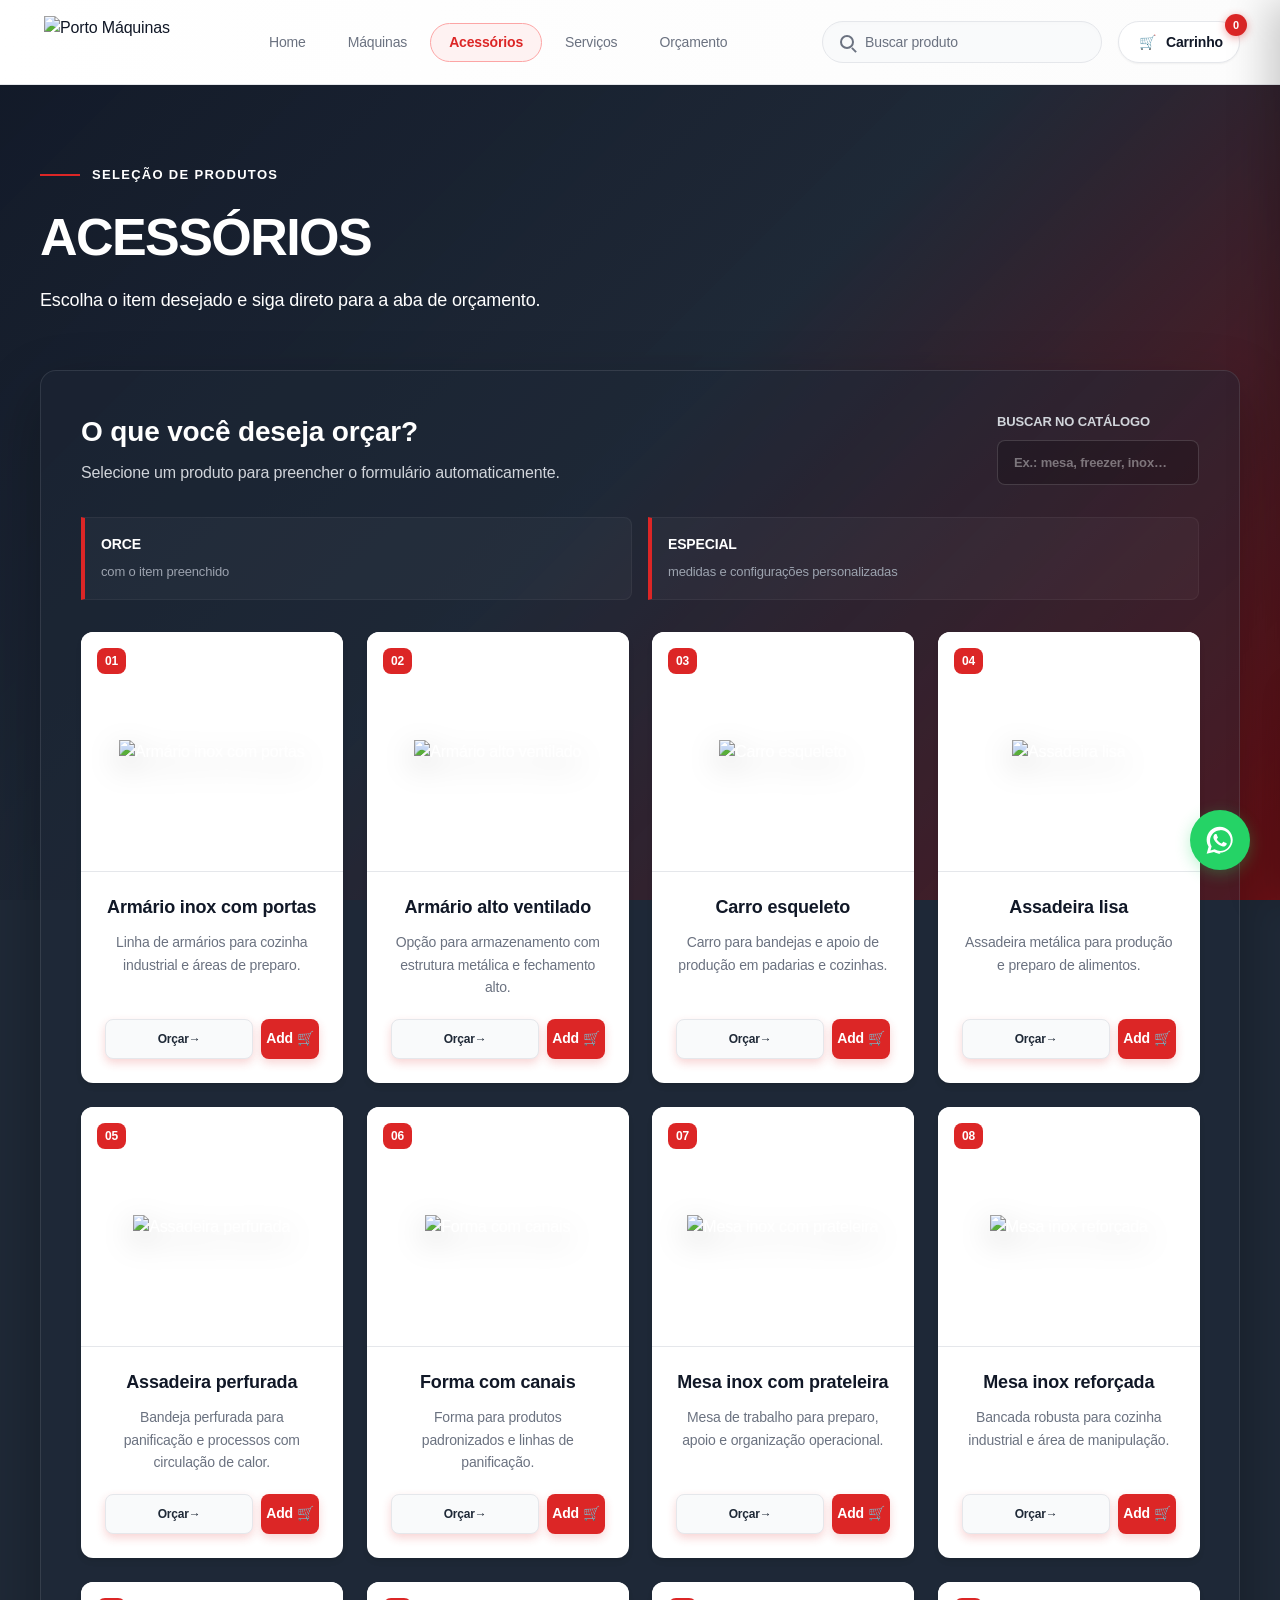
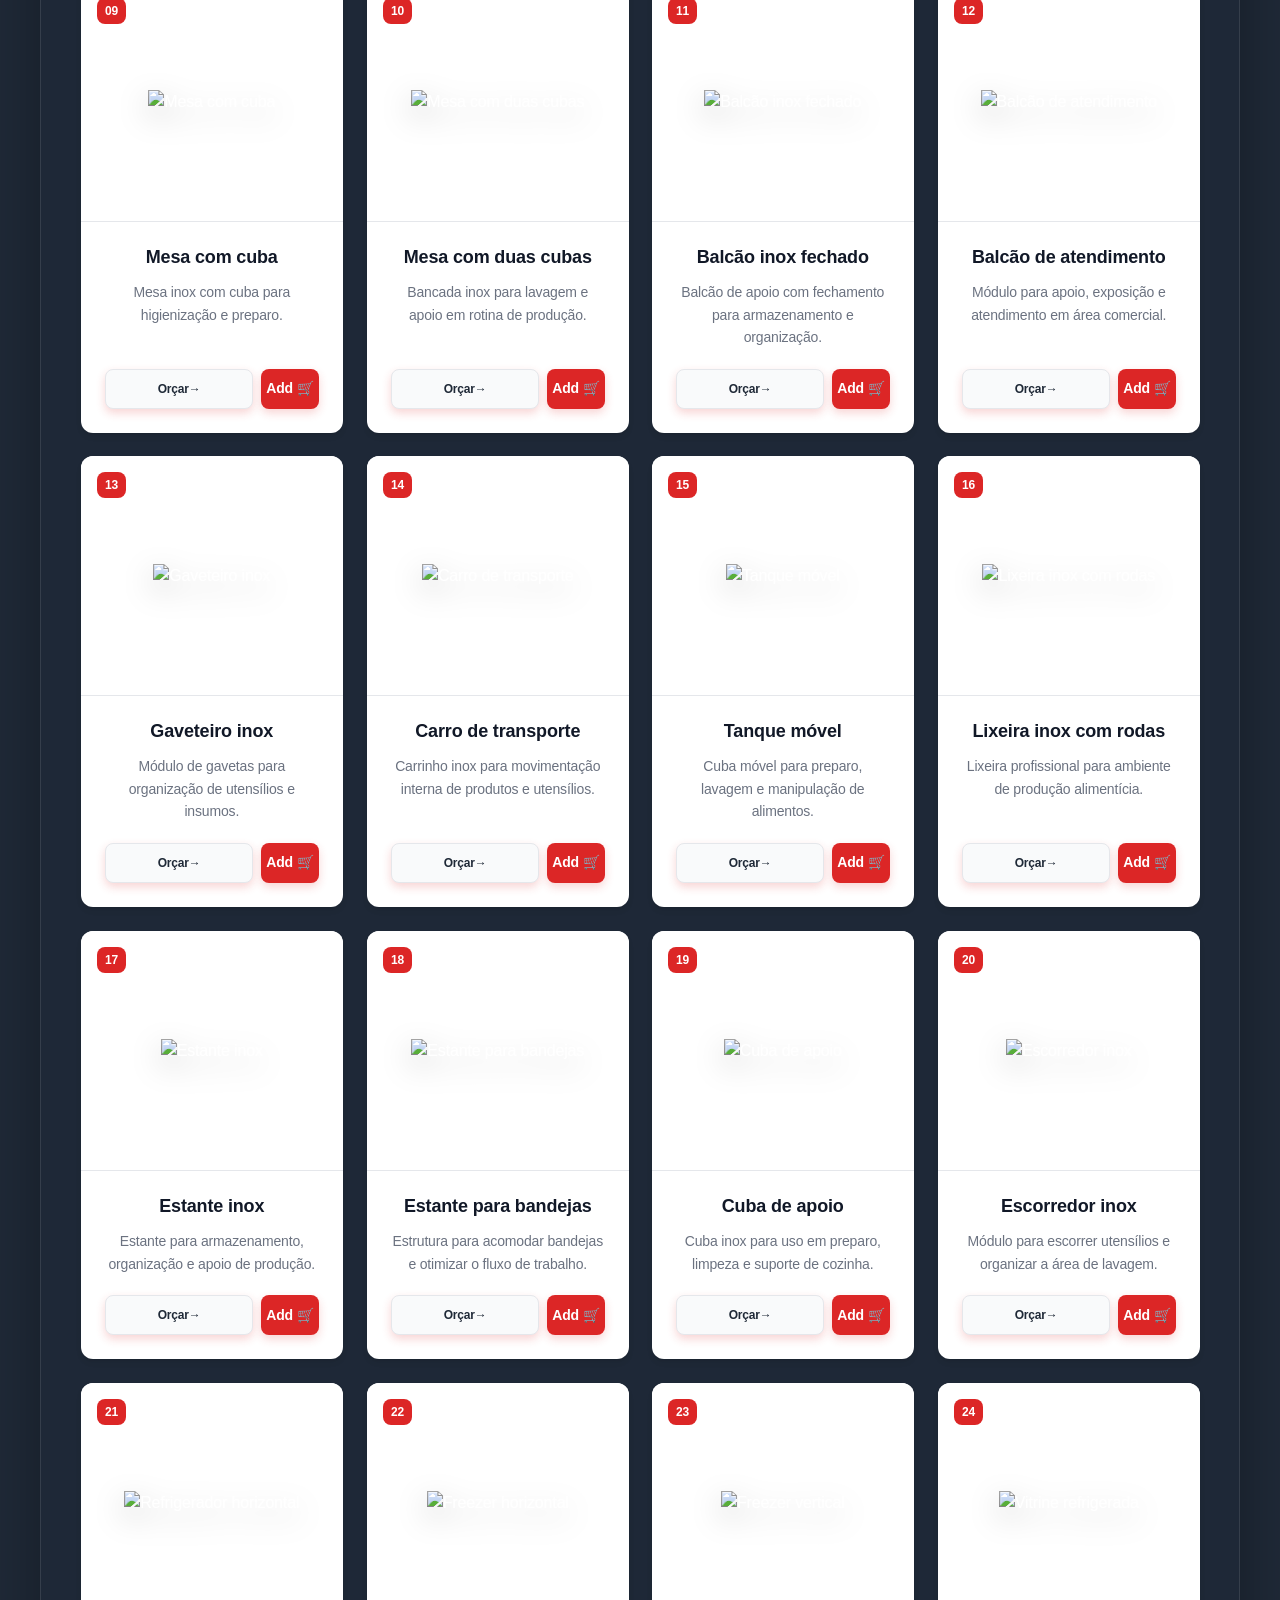
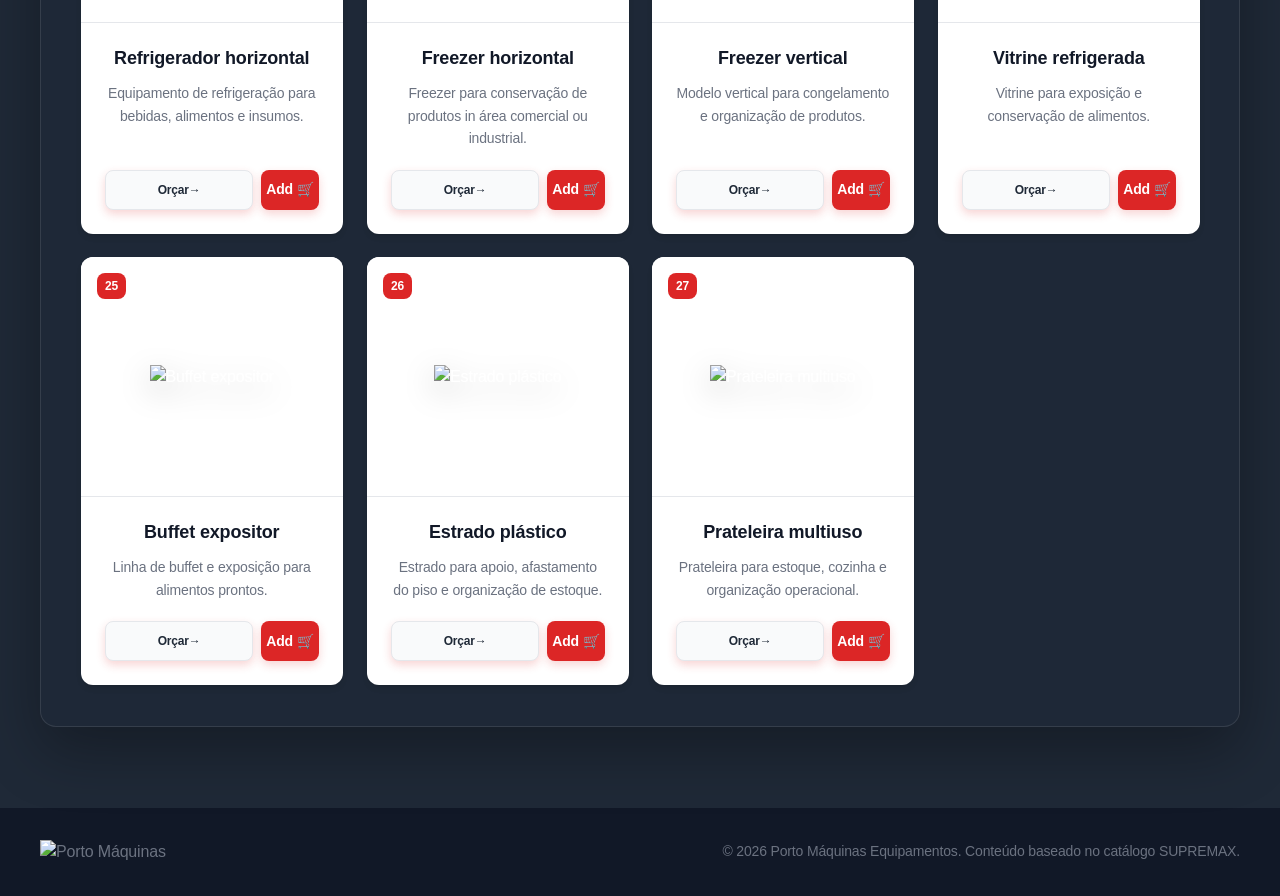
==== commit 47a20b92: "fix: remove transform from body animation to fix whatsapp fixed position" ====
--- a/linha-acessorio-panificacao.html
+++ b/linha-acessorio-panificacao.html
@@ -5,9 +5,9 @@
     <meta name="viewport" content="width=device-width, initial-scale=1"/>
     <title>Acessórios de Panificação - Porto Máquinas</title>
     <meta name="description" content="Linha completa de acessórios para panificação: armários, assadeiras, formas, estantes e balcões inox. Otimize o fluxo de trabalho da sua cozinha industrial.">
-    <link rel="stylesheet" href="./css/cores/colors.css?v=28">
-    <link rel="stylesheet" href="./css/index.css?v=28">
-    <link rel="stylesheet" href="./css/animations.css?v=28" />
+    <link rel="stylesheet" href="./css/cores/colors.css?v=33">
+    <link rel="stylesheet" href="./css/index.css?v=33">
+    <link rel="stylesheet" href="./css/animations.css?v=33" />
     <link rel="shortcut icon" href="/favicon.svg"/>
 </head>
 <body class="antialiased">
--- a/css/animations.css
+++ b/css/animations.css
@@ -233,11 +233,11 @@
 }
 
 @keyframes fadeInPage {
-    from { opacity: 0; transform: translateY(10px); }
-    to { opacity: 1; transform: translateY(0); }
+    from { opacity: 0; }
+    to { opacity: 1; }
 }
 
 @keyframes fadeOutPage {
-    from { opacity: 1; transform: translateY(0); }
-    to { opacity: 0; transform: translateY(-10px); }
-}
+    from { opacity: 1; }
+    to { opacity: 0; }
+}
